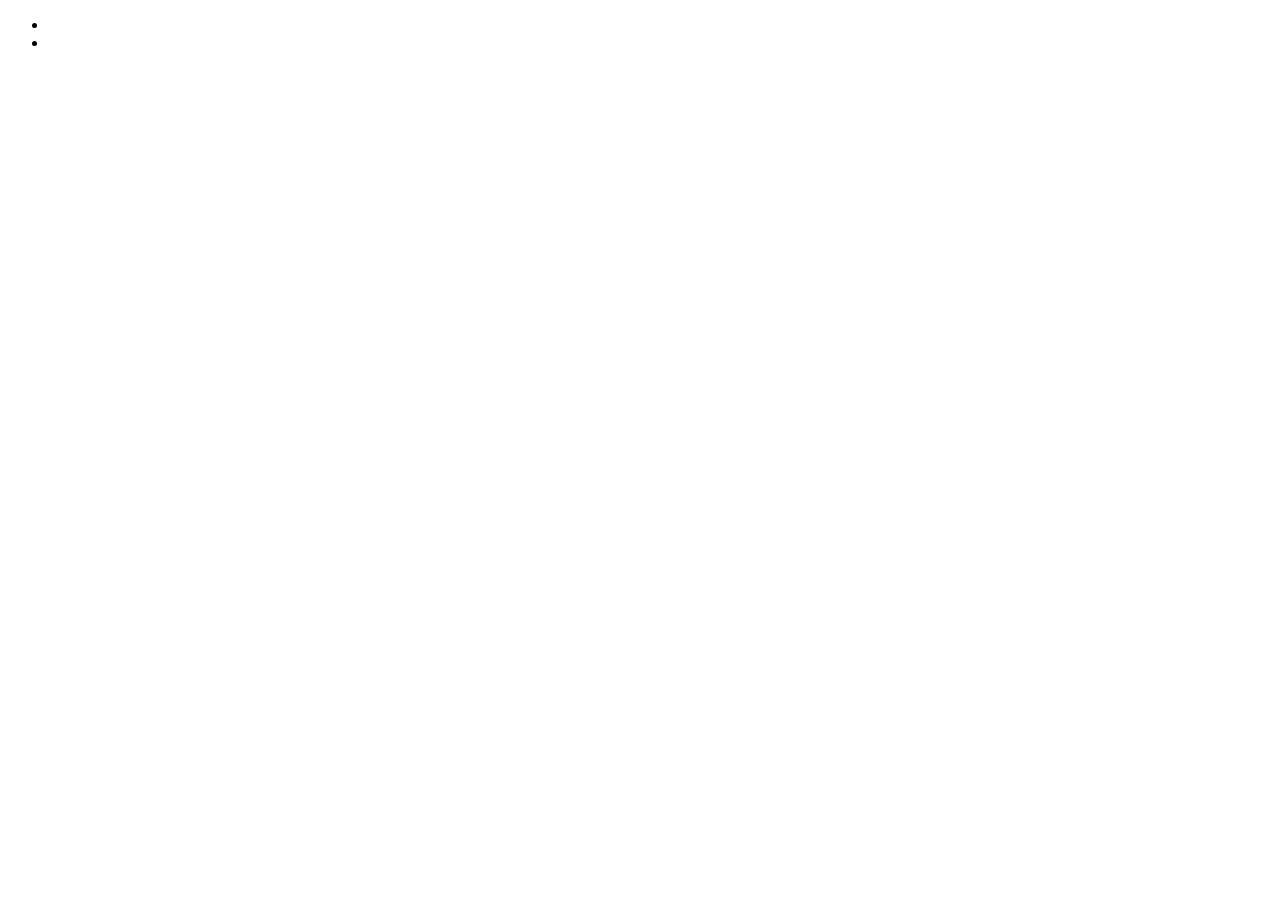
==== index.html @ 09887a64 "index head organization" ====
<!DOCTYPE html>
<html lang="en">
  <head>
    <!-- META -->
    <meta charset="UTF-8" />
    <meta http-equiv="X-UA-Compatible" content="IE=edge" />
    <meta name="viewport" content="width=device-width, initial-scale=1.0" />
    <title>Learning Journal</title>
    <!-- CSS -->
    <link rel="stylesheet" href="./styles.css" />
    <!-- FONT AWESOME -->
    <link
      rel="stylesheet"
      href="https://cdnjs.cloudflare.com/ajax/libs/font-awesome/6.4.0/css/all.min.css"
      integrity="sha512-iecdLmaskl7CVkqkXNQ/ZH/XLlvWZOJyj7Yy7tcenmpD1ypASozpmT/E0iPtmFIB46ZmdtAc9eNBvH0H/ZpiBw=="
      crossorigin="anonymous"
      referrerpolicy="no-referrer"
    />
    <!-- GOOGLE FONTS -->
    <link rel="preconnect" href="https://fonts.googleapis.com" />
    <link rel="preconnect" href="https://fonts.gstatic.com" crossorigin />
    <link
      href="https://fonts.googleapis.com/css2?family=Roboto:wght@700&family=Source+Sans+Pro:wght@400;600;700&display=swap"
      rel="stylesheet"
    />
  </head>
  <body>
    <header>
      <i></i>
      <p></p>
      <nav>
        <ul>
          <li></li>
          <li></li>
        </ul>
      </nav>
    </header>
    <main>
      <section class="featured-blog">
        <p class="date"></p>
        <h1 class="featured-blog-title"></h1>
        <p class="blog-summary"></p>
      </section>
      <section class="blogs">
        <div class="blog-tile">
          <img src="" alt="" class="blog-img" />
          <p class="date blog-date"></p>
          <h1 class="blog-title"></h1>
          <p class="blog-summary"></p>
        </div>
        <div class="blog-tile">
          <img src="" alt="" class="blog-img" />
          <p class="date blog-date"></p>
          <h1 class="blog-title"></h1>
          <p class="blog-summary"></p>
        </div>
        <div class="blog-tile">
          <img src="" alt="" class="blog-img" />
          <p class="date blog-date"></p>
          <h1 class="blog-title"></h1>
          <p class="blog-summary"></p>
        </div>
      </section>
    </main>
    <footer></footer>
    <script src="./script.js"></script>
  </body>
</html>
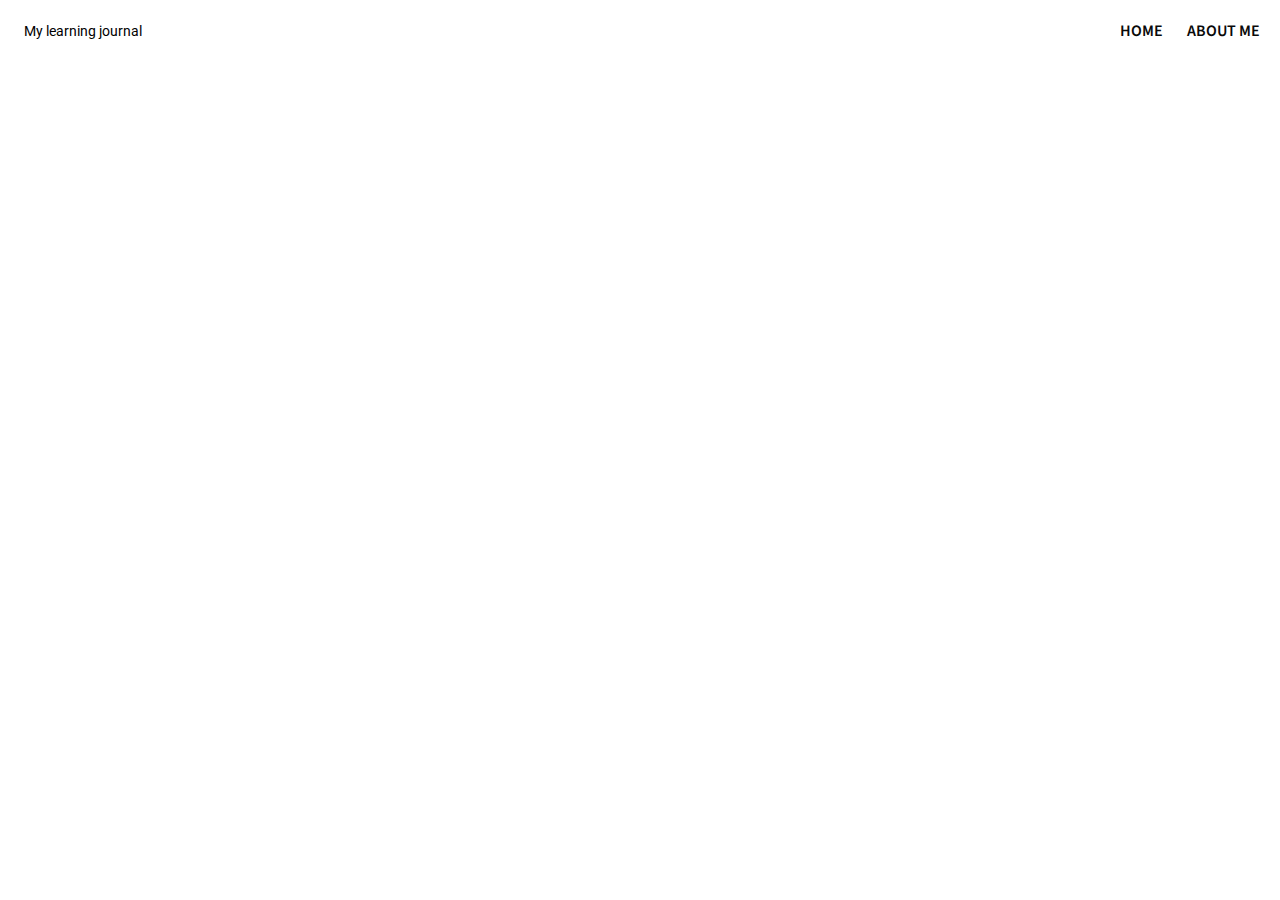
==== commit 3a2e63d0: "mobile header complete" ====
--- a/index.html
+++ b/index.html
@@ -26,12 +26,12 @@
   </head>
   <body>
     <header>
-      <i></i>
-      <p></p>
+      <i class="fa-solid fa-graduation-cap"></i>
+      <p>My learning journal</p>
       <nav>
         <ul>
-          <li></li>
-          <li></li>
+          <li><a href="#">Home</a></li>
+          <li><a href="#">About Me</a></li>
         </ul>
       </nav>
     </header>
--- a/styles.css
+++ b/styles.css
@@ -0,0 +1,44 @@
+*,
+*::before,
+*::after {
+  box-sizing: border-box;
+  margin: 0;
+  padding: 0;
+}
+
+body {
+  font-family: "Source Sans Pro", sans-serif;
+  font-weight: 400;
+  min-width: 360px;
+}
+
+header,
+nav ul {
+  display: flex;
+  align-items: center;
+  justify-content: space-between;
+}
+
+header p {
+  font-family: "Roboto", sans-serif;
+  font-size: 0.875rem;
+  margin-right: auto;
+  margin-left: 0.25rem;
+}
+
+header {
+  padding: 1.25em;
+}
+
+nav ul {
+  list-style: none;
+}
+
+nav ul li a {
+  text-decoration: none;
+  text-transform: uppercase;
+  color: #090909;
+  font-size: 1rem;
+  font-weight: 600;
+  margin-left: 1.5em;
+}
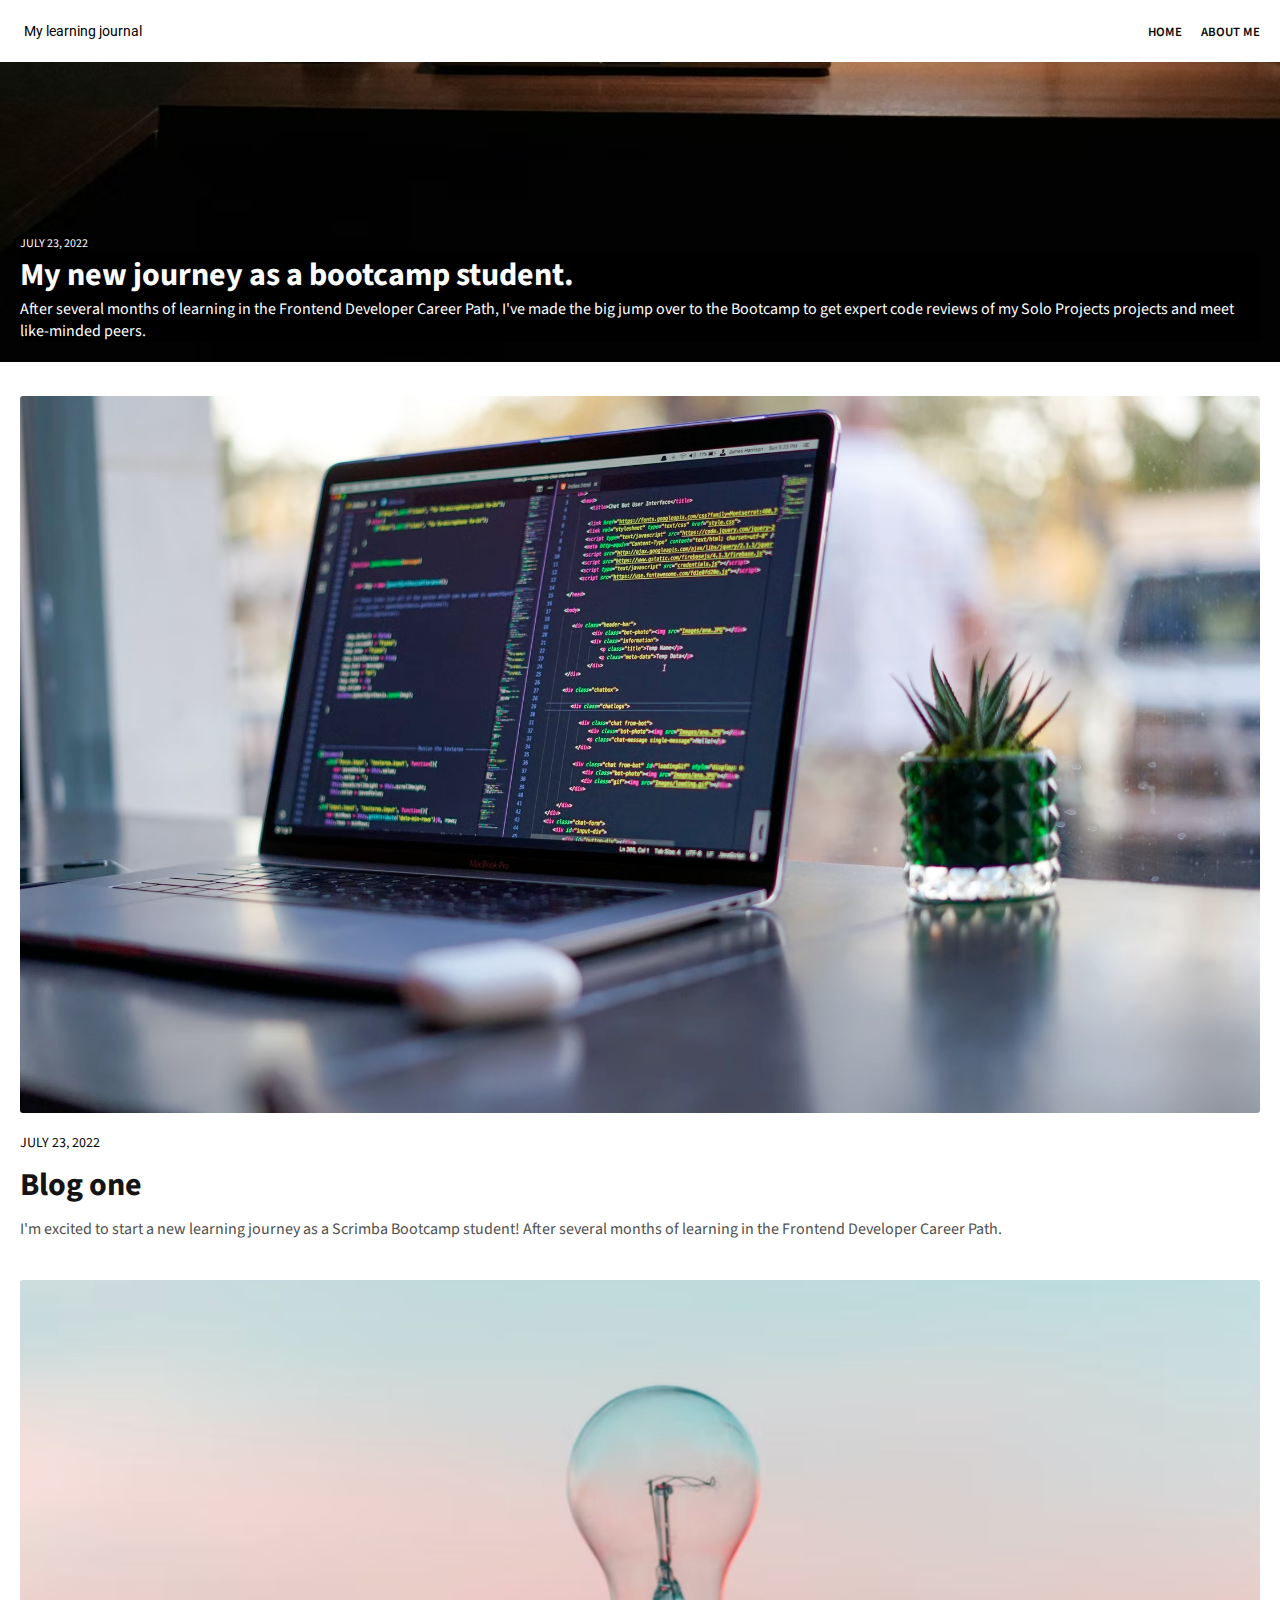
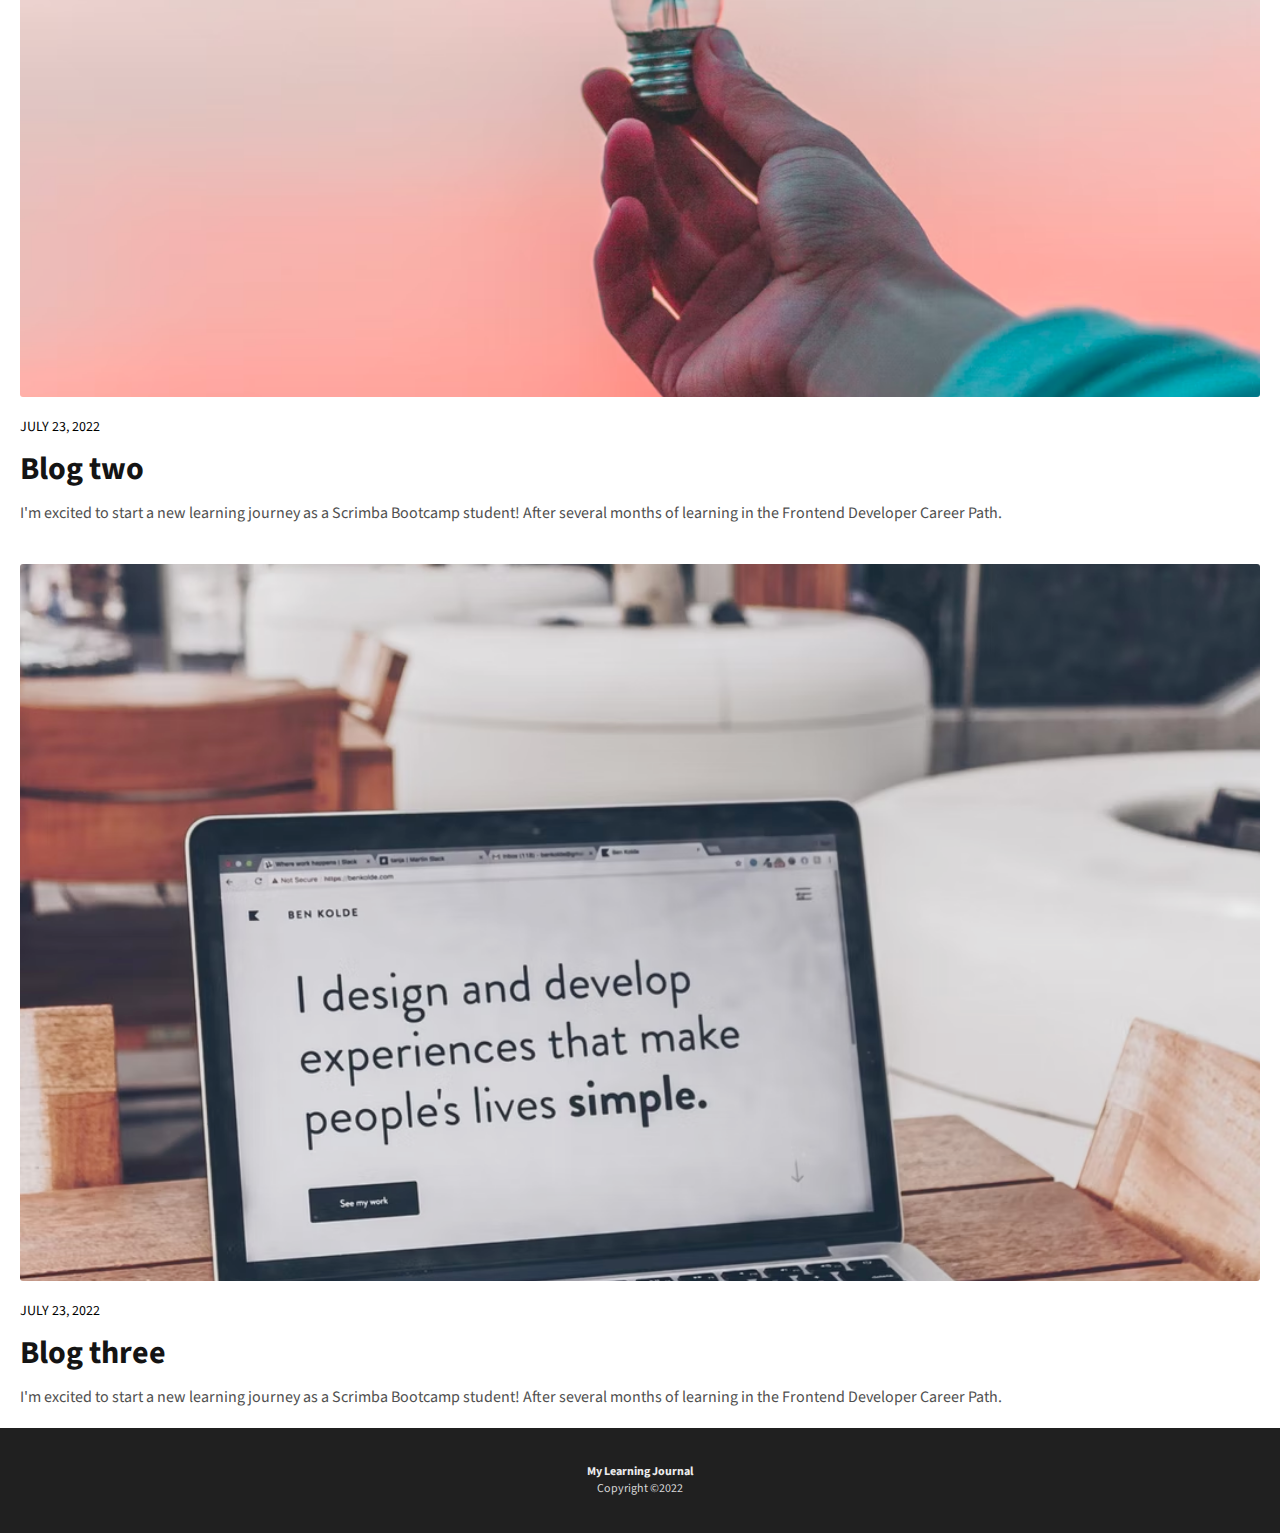
==== commit 5ed5190c: "main page static" ====
--- a/index.html
+++ b/index.html
@@ -35,34 +35,53 @@
         </ul>
       </nav>
     </header>
-    <main>
-      <section class="featured-blog">
-        <p class="date"></p>
-        <h1 class="featured-blog-title"></h1>
-        <p class="blog-summary"></p>
-      </section>
-      <section class="blogs">
-        <div class="blog-tile">
-          <img src="" alt="" class="blog-img" />
-          <p class="date blog-date"></p>
-          <h1 class="blog-title"></h1>
-          <p class="blog-summary"></p>
-        </div>
-        <div class="blog-tile">
-          <img src="" alt="" class="blog-img" />
-          <p class="date blog-date"></p>
-          <h1 class="blog-title"></h1>
-          <p class="blog-summary"></p>
-        </div>
-        <div class="blog-tile">
-          <img src="" alt="" class="blog-img" />
-          <p class="date blog-date"></p>
-          <h1 class="blog-title"></h1>
-          <p class="blog-summary"></p>
-        </div>
-      </section>
-    </main>
-    <footer></footer>
+
+    <section class="featured-blog">
+      <p class="date featured-date">July 23, 2022</p>
+      <h1 class="featured-blog-title">My new journey as a bootcamp student.</h1>
+      <p class="featured-blog-summary">
+        After several months of learning in the Frontend Developer Career Path,
+        I've made the big jump over to the Bootcamp to get expert code reviews
+        of my Solo Projects projects and meet like-minded peers.
+      </p>
+    </section>
+    <section class="blogs">
+      <div class="blog-tile">
+        <img src="./images/blog1.png" alt="" class="blog-img" />
+        <p class="date blog-date">July 23, 2022</p>
+        <h1 class="blog-title">Blog one</h1>
+        <p class="blog-summary">
+          I'm excited to start a new learning journey as a Scrimba Bootcamp
+          student! After several months of learning in the Frontend Developer
+          Career Path.
+        </p>
+      </div>
+      <div class="blog-tile">
+        <img src="./images/blog2.png" alt="" class="blog-img" />
+        <p class="date blog-date">July 23, 2022</p>
+        <h1 class="blog-title">Blog two</h1>
+        <p class="blog-summary">
+          I'm excited to start a new learning journey as a Scrimba Bootcamp
+          student! After several months of learning in the Frontend Developer
+          Career Path.
+        </p>
+      </div>
+      <div class="blog-tile">
+        <img src="./images/blog3.png" alt="" class="blog-img" />
+        <p class="date blog-date">July 23, 2022</p>
+        <h1 class="blog-title">Blog three</h1>
+        <p class="blog-summary">
+          I'm excited to start a new learning journey as a Scrimba Bootcamp
+          student! After several months of learning in the Frontend Developer
+          Career Path.
+        </p>
+      </div>
+    </section>
+
+    <footer>
+      <p class="footer-name">My learning journal</p>
+      <p class="footer-copyright">Copyright ©2022</p>
+    </footer>
     <script src="./script.js"></script>
   </body>
 </html>
--- a/styles.css
+++ b/styles.css
@@ -10,7 +10,16 @@
   font-family: "Source Sans Pro", sans-serif;
   font-weight: 400;
   min-width: 360px;
+  display: grid;
+  grid-template-areas:
+    "header"
+    "hero"
+    "blogs"
+    "footer";
+  grid-template-rows: auto auto auto 105px;
 }
+
+/* header */
 
 header,
 nav ul {
@@ -27,6 +36,7 @@
 }
 
 header {
+  grid-area: header;
   padding: 1.25em;
 }
 
@@ -38,7 +48,99 @@
   text-decoration: none;
   text-transform: uppercase;
   color: #090909;
-  font-size: 1rem;
+  font-size: 0.8rem;
   font-weight: 600;
   margin-left: 1.5em;
 }
+
+/* hero */
+.featured-blog {
+  grid-area: hero;
+  background: #2e2215 url(./images/hero-img.png);
+  background-size: cover;
+  background-repeat: no-repeat;
+  background-position-y: bottom;
+  padding: 1.25em;
+  display: flex;
+  flex-direction: column;
+  justify-content: flex-end;
+  color: #ffffff;
+  text-shadow: 0 0 2px black;
+  min-height: 300px;
+  margin-bottom: 0.875em;
+}
+
+.featured-date,
+.featured-blog-title,
+.featured-blog-summary {
+  background: rgba(0, 0, 0, 0.7);
+}
+
+.featured-blog-title,
+.featured-blog-summary {
+  padding-right: 1em;
+}
+
+.featured-blog-title {
+  font-size: 2rem;
+  border-radius: 0 10px 0 0;
+}
+
+.date {
+  font-size: 0.75rem;
+  margin-right: auto;
+  text-transform: uppercase;
+}
+
+/* blog */
+
+.blogs {
+  grid-area: blogs;
+}
+
+.blog-tile {
+  padding: 1.25em;
+}
+
+.blog-img {
+  width: 100%;
+  height: 56vw;
+  border-radius: 3px;
+  margin: 0 auto 0.875em;
+  object-fit: cover;
+}
+
+.blog-date {
+  font-size: 0.875rem;
+}
+
+.blog-title {
+  color: #141414;
+  margin: 0.3em 0;
+}
+
+.blog-summary {
+  color: #505050;
+}
+
+/* footer */
+
+footer {
+  grid-area: footer;
+  display: flex;
+  flex-direction: column;
+  align-items: center;
+  justify-content: center;
+  text-transform: capitalize;
+  background: #202020;
+  font-size: 0.75rem;
+}
+
+.footer-name {
+  color: #ececec;
+  font-weight: 700;
+}
+
+.footer-copyright {
+  color: #d7d7d7;
+}
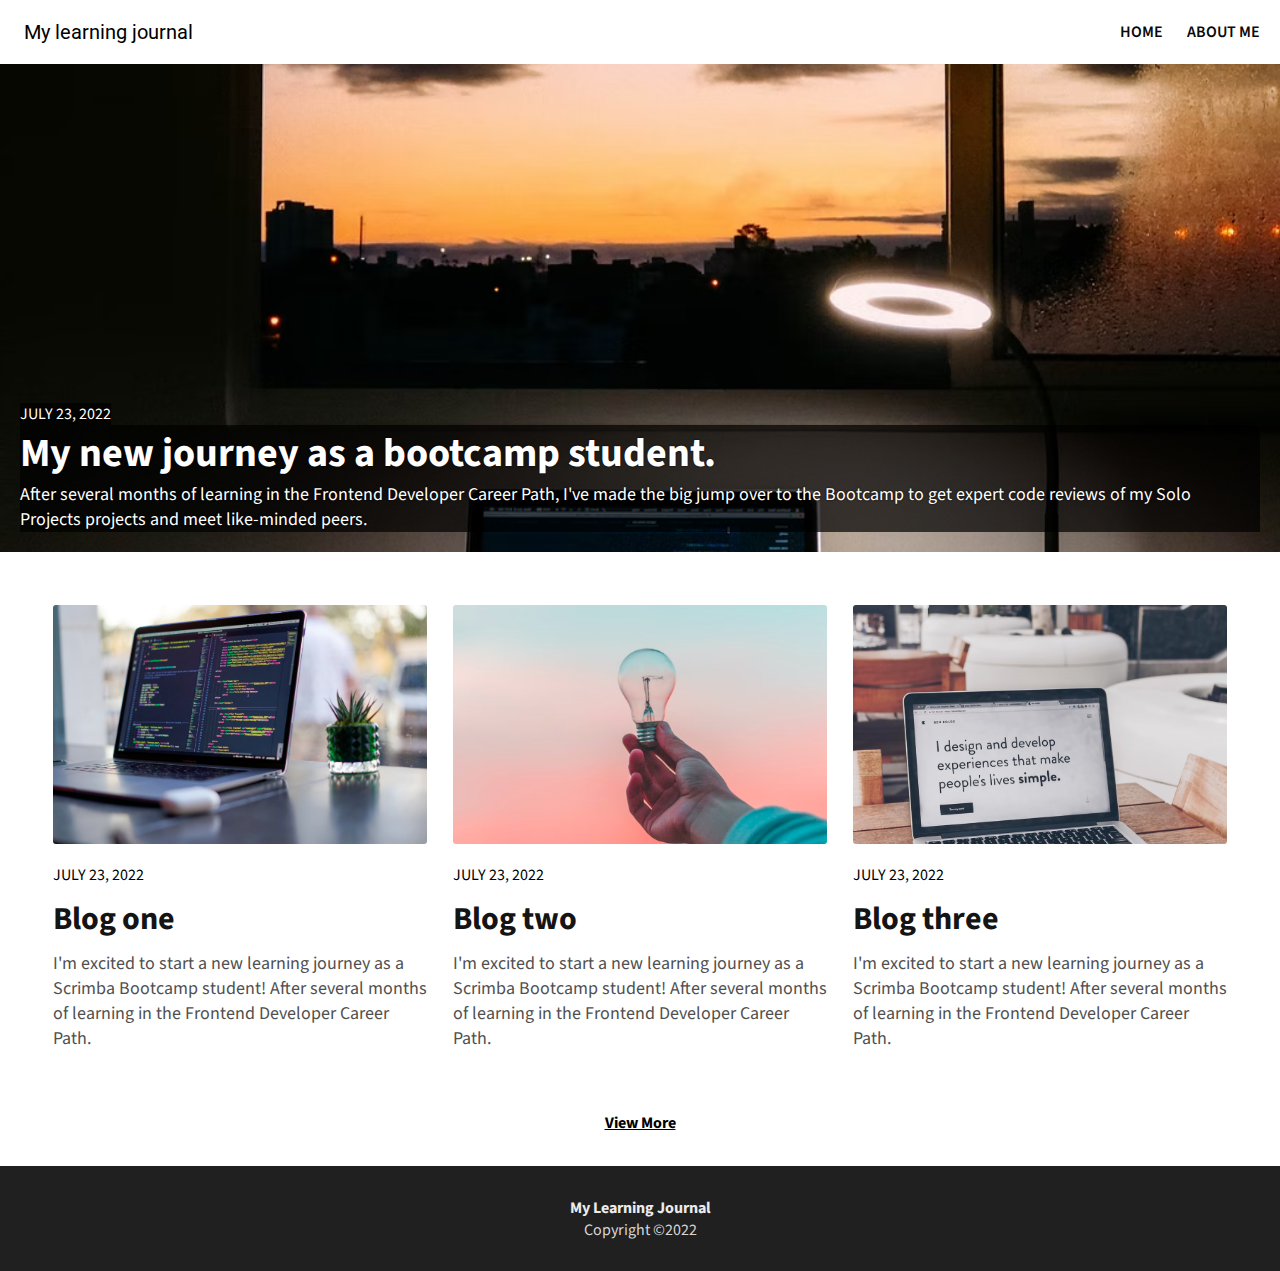
==== commit 9205f5fc: "in work" ====
--- a/index.html
+++ b/index.html
@@ -76,8 +76,40 @@
           Career Path.
         </p>
       </div>
+      <div class="blog-tile additional-media">
+        <img src="./images/blog4.png" alt="" class="blog-img" />
+        <p class="date blog-date">July 23, 2022</p>
+        <h1 class="blog-title">Blog four</h1>
+        <p class="blog-summary">
+          I'm excited to start a new learning journey as a Scrimba Bootcamp
+          student! After several months of learning in the Frontend Developer
+          Career Path.
+        </p>
+      </div>
+      <div class="blog-tile additional-media">
+        <img src="./images/blog5.png" alt="" class="blog-img" />
+        <p class="date blog-date">July 23, 2022</p>
+        <h1 class="blog-title">Blog five</h1>
+        <p class="blog-summary">
+          I'm excited to start a new learning journey as a Scrimba Bootcamp
+          student! After several months of learning in the Frontend Developer
+          Career Path.
+        </p>
+      </div>
+      <div class="blog-tile additional-media">
+        <img src="./images/blog6.png" alt="" class="blog-img" />
+        <p class="date blog-date">July 23, 2022</p>
+        <h1 class="blog-title">Blog six</h1>
+        <p class="blog-summary">
+          I'm excited to start a new learning journey as a Scrimba Bootcamp
+          student! After several months of learning in the Frontend Developer
+          Career Path.
+        </p>
+      </div>
     </section>
-
+    <div class="additional-btn">
+      <button id="additional-btn">View More</button>
+    </div>
     <footer>
       <p class="footer-name">My learning journal</p>
       <p class="footer-copyright">Copyright ©2022</p>
--- a/styles.css
+++ b/styles.css
@@ -15,8 +15,9 @@
     "header"
     "hero"
     "blogs"
+    "additional-btn"
     "footer";
-  grid-template-rows: auto auto auto 105px;
+  grid-template-rows: auto auto auto auto 105px;
 }
 
 /* header */
@@ -86,9 +87,12 @@
   border-radius: 0 10px 0 0;
 }
 
-.date {
+.featured-date {
   font-size: 0.75rem;
   margin-right: auto;
+}
+
+.date {
   text-transform: uppercase;
 }
 
@@ -123,6 +127,29 @@
   color: #505050;
 }
 
+/* additional content button */
+.additional-btn {
+  grid-area: additional-btn;
+  display: flex;
+  justify-content: center;
+  align-items: center;
+  padding: 0.5em 0 2em;
+}
+.additional-btn button {
+  border: none;
+  font-family: inherit;
+  background: none;
+  font-weight: 700;
+  text-decoration: underline;
+  font-size: 1rem;
+}
+.additional-btn button:hover {
+  cursor: pointer;
+}
+.additional-btn button:hover,
+.additional-btn button:focus {
+  text-decoration: none;
+}
 /* footer */
 
 footer {
@@ -144,3 +171,87 @@
 .footer-copyright {
   color: #d7d7d7;
 }
+
+/* utility */
+.additional-media {
+  display: none;
+}
+
+.additional-choice {
+  display: none;
+}
+
+@media (min-width: 768px) {
+  header p {
+    font-size: 1.25rem;
+  }
+  nav ul li a {
+    font-size: 1rem;
+  }
+  .featured-date,
+  .blog-date {
+    font-size: 1rem;
+  }
+  .featured-blog-title {
+    font-size: 2.5rem;
+  }
+  .featured-blog-summary,
+  .blog-summary {
+    font-size: 1.125rem;
+  }
+
+  .blog-title {
+    font-size: 2rem;
+  }
+  footer {
+    font-size: 1rem;
+  }
+  .featured-blog {
+    background-position-y: -720px;
+  }
+}
+
+@media (min-width: 1024px) {
+  header p {
+    font-size: 1.25rem;
+  }
+  nav ul li a {
+    font-size: 1rem;
+  }
+  .featured-date,
+  .blog-date {
+    font-size: 1rem;
+  }
+  .featured-blog-title {
+    font-size: 2.5rem;
+  }
+  .featured-blog-summary,
+  .blog-summary {
+    font-size: 1.125rem;
+  }
+
+  .blog-title {
+    font-size: 2rem;
+  }
+  footer {
+    font-size: 1rem;
+  }
+
+  .featured-blog {
+    min-height: 488px;
+    background-position-y: -720px;
+    margin-bottom: 0;
+  }
+  .blogs {
+    display: grid;
+    grid-template: auto / 1fr 1fr 1fr;
+    gap: 1.625em;
+    padding: 3.3125em;
+  }
+  .blog-img {
+    height: calc(56vw / 3);
+  }
+  .blog-tile {
+    padding: 0;
+  }
+}
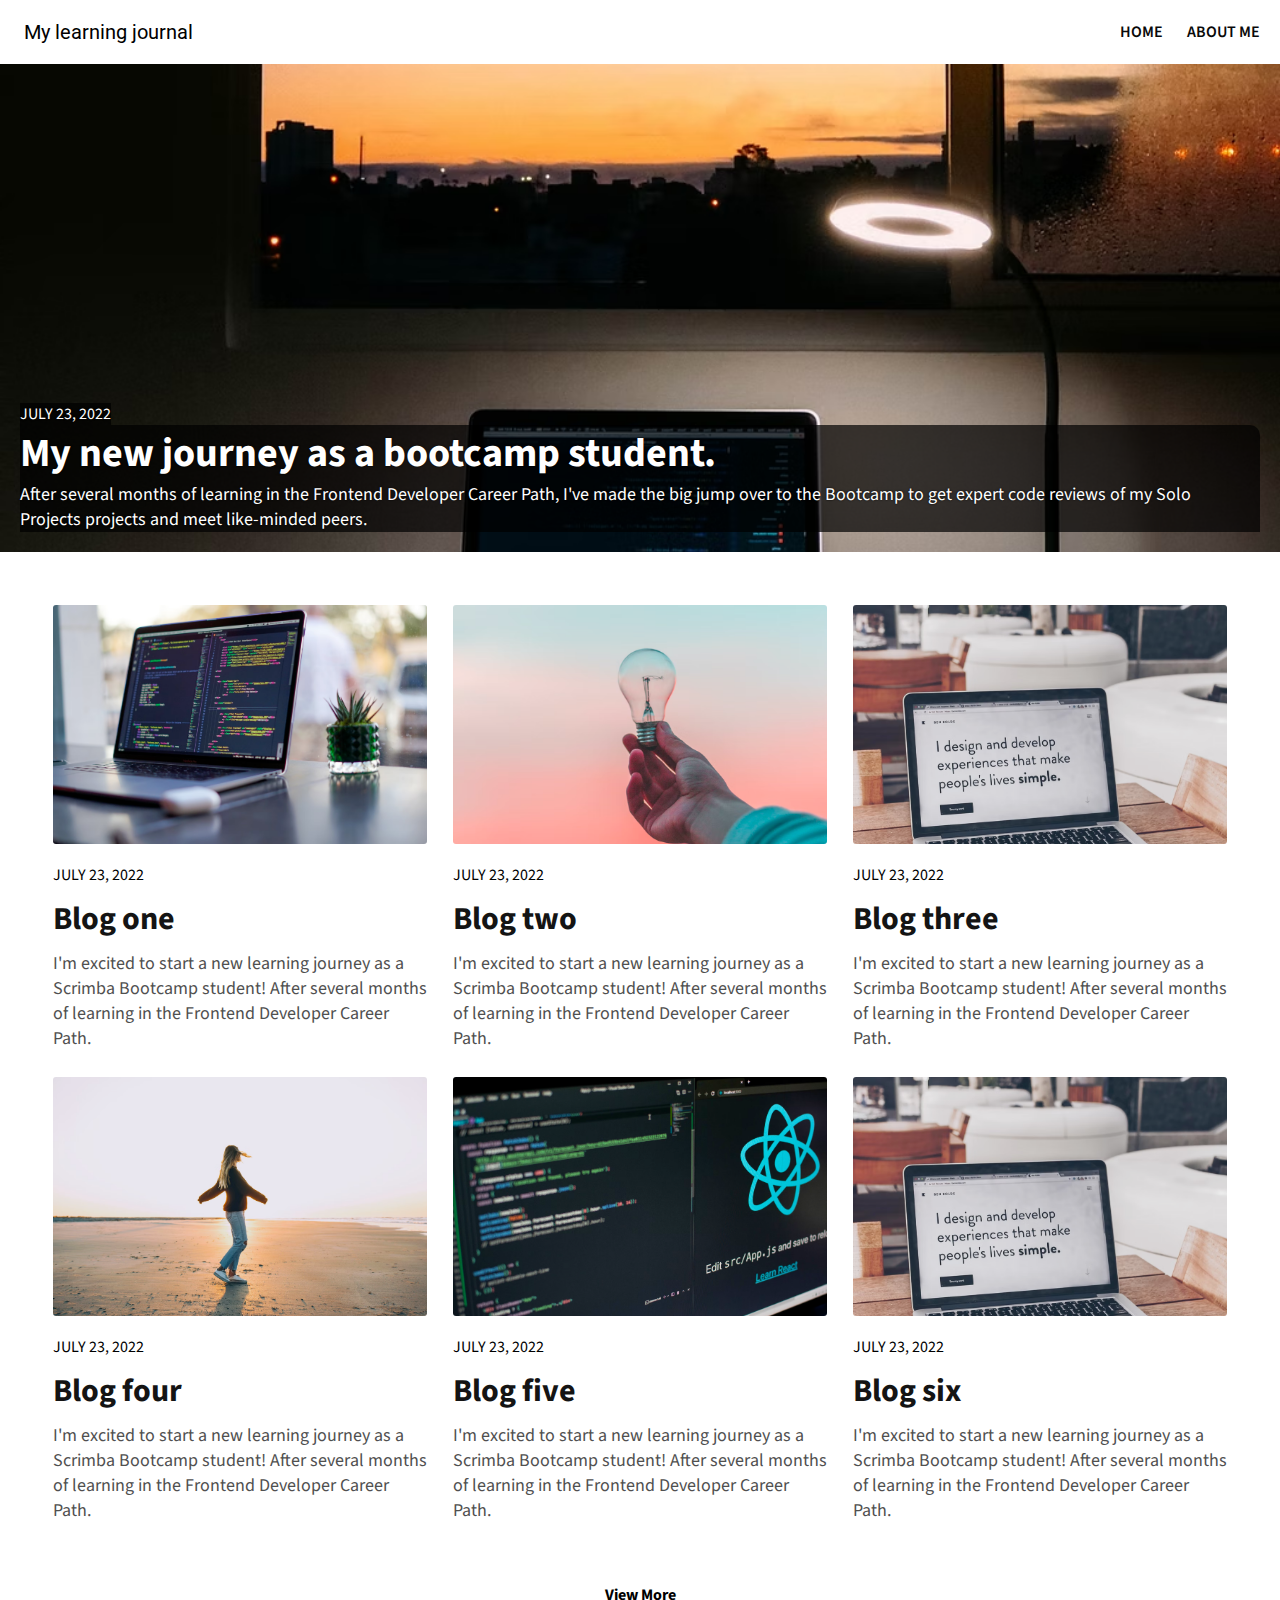
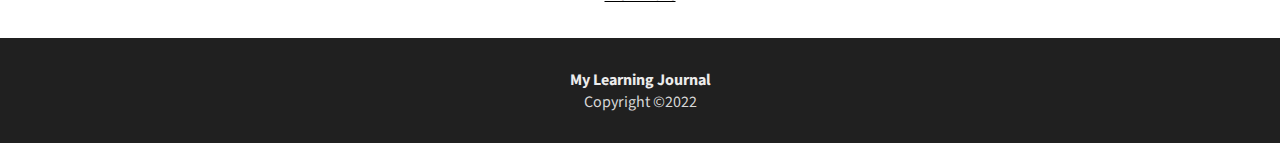
==== commit 60ceac09: "main page complete" ====
--- a/index.html
+++ b/index.html
@@ -76,7 +76,7 @@
           Career Path.
         </p>
       </div>
-      <div class="blog-tile additional-media">
+      <div class="blog-tile default-additional-media">
         <img src="./images/blog4.png" alt="" class="blog-img" />
         <p class="date blog-date">July 23, 2022</p>
         <h1 class="blog-title">Blog four</h1>
@@ -86,7 +86,7 @@
           Career Path.
         </p>
       </div>
-      <div class="blog-tile additional-media">
+      <div class="blog-tile default-additional-media">
         <img src="./images/blog5.png" alt="" class="blog-img" />
         <p class="date blog-date">July 23, 2022</p>
         <h1 class="blog-title">Blog five</h1>
@@ -96,10 +96,40 @@
           Career Path.
         </p>
       </div>
-      <div class="blog-tile additional-media">
+      <div class="blog-tile default-additional-media">
         <img src="./images/blog6.png" alt="" class="blog-img" />
         <p class="date blog-date">July 23, 2022</p>
         <h1 class="blog-title">Blog six</h1>
+        <p class="blog-summary">
+          I'm excited to start a new learning journey as a Scrimba Bootcamp
+          student! After several months of learning in the Frontend Developer
+          Career Path.
+        </p>
+      </div>
+      <div class="blog-tile choice-additional-media">
+        <img src="./images/blog4.png" alt="" class="blog-img" />
+        <p class="date blog-date">July 23, 2022</p>
+        <h1 class="blog-title">Blog seven</h1>
+        <p class="blog-summary">
+          I'm excited to start a new learning journey as a Scrimba Bootcamp
+          student! After several months of learning in the Frontend Developer
+          Career Path.
+        </p>
+      </div>
+      <div class="blog-tile choice-additional-media">
+        <img src="./images/blog5.png" alt="" class="blog-img" />
+        <p class="date blog-date">July 23, 2022</p>
+        <h1 class="blog-title">Blog eight</h1>
+        <p class="blog-summary">
+          I'm excited to start a new learning journey as a Scrimba Bootcamp
+          student! After several months of learning in the Frontend Developer
+          Career Path.
+        </p>
+      </div>
+      <div class="blog-tile choice-additional-media">
+        <img src="./images/blog6.png" alt="" class="blog-img" />
+        <p class="date blog-date">July 23, 2022</p>
+        <h1 class="blog-title">Blog nine</h1>
         <p class="blog-summary">
           I'm excited to start a new learning journey as a Scrimba Bootcamp
           student! After several months of learning in the Frontend Developer
--- a/styles.css
+++ b/styles.css
@@ -6,10 +6,16 @@
   padding: 0;
 }
 
+html {
+  background-color: #505050;
+}
+
 body {
   font-family: "Source Sans Pro", sans-serif;
   font-weight: 400;
   min-width: 360px;
+  max-width: 1300px;
+  margin: 0 auto;
   display: grid;
   grid-template-areas:
     "header"
@@ -18,6 +24,7 @@
     "additional-btn"
     "footer";
   grid-template-rows: auto auto auto auto 105px;
+  background-color: #ffffff;
 }
 
 /* header */
@@ -173,11 +180,11 @@
 }
 
 /* utility */
-.additional-media {
+.default-additional-media {
   display: none;
 }
 
-.additional-choice {
+.choice-additional-media {
   display: none;
 }
 
@@ -239,7 +246,7 @@
 
   .featured-blog {
     min-height: 488px;
-    background-position-y: -720px;
+    background-position-y: -800px;
     margin-bottom: 0;
   }
   .blogs {
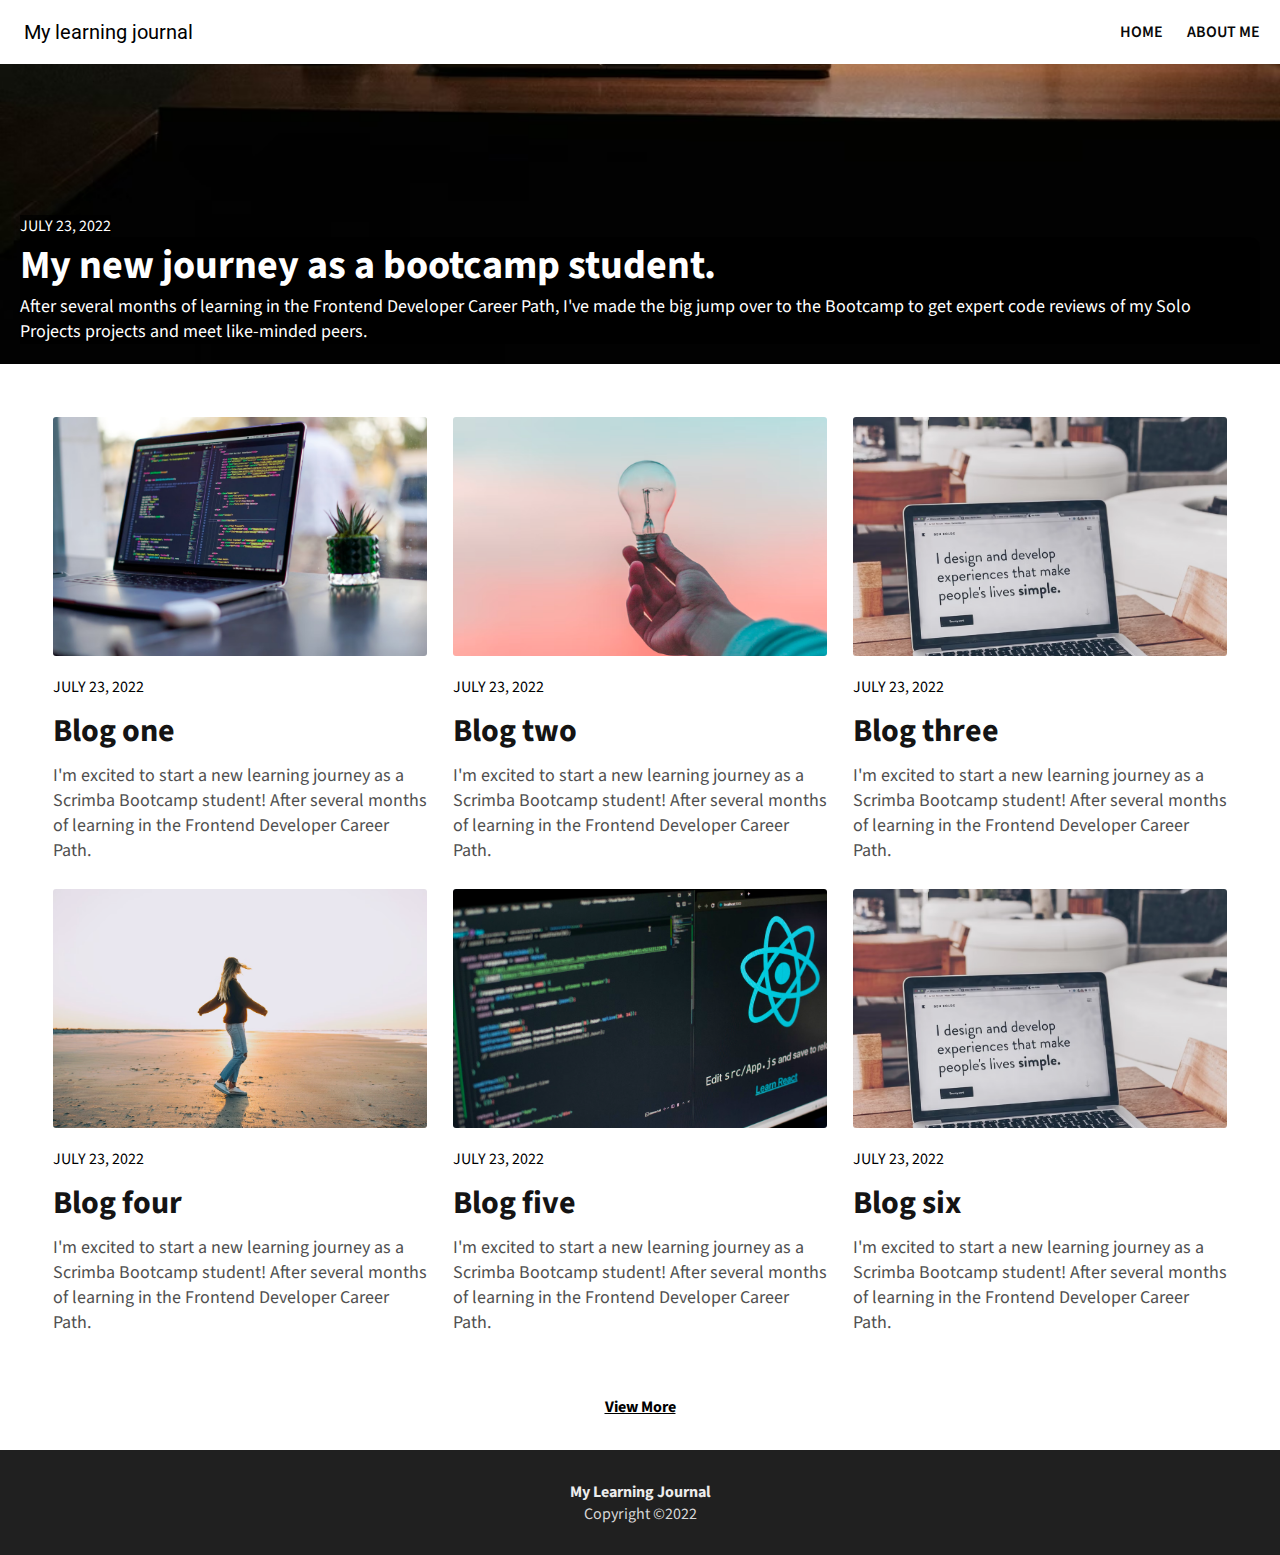
==== commit 62c2fd08: "featured page complete" ====
--- a/index.html
+++ b/index.html
@@ -7,7 +7,8 @@
     <meta name="viewport" content="width=device-width, initial-scale=1.0" />
     <title>Learning Journal</title>
     <!-- CSS -->
-    <link rel="stylesheet" href="./styles.css" />
+    <link rel="stylesheet" href="./general-styles.css" />
+    <link rel="stylesheet" href="./index-styles.css" />
     <!-- FONT AWESOME -->
     <link
       rel="stylesheet"
@@ -38,7 +39,11 @@
 
     <section class="featured-blog">
       <p class="date featured-date">July 23, 2022</p>
-      <h1 class="featured-blog-title">My new journey as a bootcamp student.</h1>
+      <h1 class="featured-blog-title">
+        <a class="featured-link" href="./featured.html"
+          >My new journey as a bootcamp student.</a
+        >
+      </h1>
       <p class="featured-blog-summary">
         After several months of learning in the Frontend Developer Career Path,
         I've made the big jump over to the Bootcamp to get expert code reviews
--- a/general-styles.css
+++ b/general-styles.css
@@ -0,0 +1,201 @@
+*,
+*::before,
+*::after {
+  box-sizing: border-box;
+  margin: 0;
+  padding: 0;
+}
+
+html {
+  background-color: #505050;
+}
+
+body {
+  font-family: "Source Sans Pro", sans-serif;
+  font-weight: 400;
+  min-width: 360px;
+  max-width: 1300px;
+  margin: 0 auto;
+  background-color: #ffffff;
+}
+
+/* header */
+header,
+nav ul {
+  display: flex;
+  align-items: center;
+  justify-content: space-between;
+}
+
+header p {
+  font-family: "Roboto", sans-serif;
+  font-size: 0.875rem;
+  margin-right: auto;
+  margin-left: 0.25rem;
+}
+
+header {
+  padding: 1.25em;
+}
+
+nav ul {
+  list-style: none;
+}
+
+nav ul li a {
+  text-decoration: none;
+  text-transform: uppercase;
+  color: #090909;
+  font-size: 0.8rem;
+  font-weight: 600;
+  margin-left: 1.5em;
+}
+
+/* hero */
+.featured-blog {
+  padding: 1.25em;
+  display: flex;
+  flex-direction: column;
+  margin-bottom: 0.875em;
+}
+
+.featured-blog-title,
+.featured-blog-summary {
+  padding-right: 1em;
+}
+
+.featured-blog-title {
+  font-size: 2rem;
+}
+
+.featured-date {
+  font-size: 0.75rem;
+  margin-right: auto;
+}
+
+.date {
+  text-transform: uppercase;
+}
+
+/* blog */
+
+.blog-tile {
+  padding: 1.25em;
+}
+
+.blog-img {
+  width: 100%;
+  height: 56vw;
+  border-radius: 3px;
+  margin: 0 auto 0.875em;
+  object-fit: cover;
+}
+
+.blog-date {
+  font-size: 0.875rem;
+}
+
+.blog-title {
+  color: #141414;
+  margin: 0.3em 0;
+}
+
+.blog-summary {
+  color: #505050;
+}
+
+/* footer */
+
+footer {
+  display: flex;
+  flex-direction: column;
+  align-items: center;
+  justify-content: center;
+  text-transform: capitalize;
+  background: #202020;
+  font-size: 0.75rem;
+}
+
+.footer-name {
+  color: #ececec;
+  font-weight: 700;
+}
+
+.footer-copyright {
+  color: #d7d7d7;
+}
+
+@media (min-width: 768px) {
+  header p {
+    font-size: 1.25rem;
+  }
+  nav ul li a {
+    font-size: 1rem;
+  }
+  .featured-date,
+  .blog-date {
+    font-size: 1rem;
+  }
+  .featured-blog-title {
+    font-size: 2.5rem;
+  }
+  .featured-blog-summary,
+  .blog-summary {
+    font-size: 1.125rem;
+  }
+
+  .blog-title {
+    font-size: 2rem;
+  }
+  footer {
+    font-size: 1rem;
+  }
+  .featured-blog {
+    background-position-y: -720px;
+  }
+}
+
+@media (min-width: 1024px) {
+  header p {
+    font-size: 1.25rem;
+  }
+  nav ul li a {
+    font-size: 1rem;
+  }
+  .featured-date,
+  .blog-date {
+    font-size: 1rem;
+  }
+  .featured-blog-title {
+    font-size: 2.5rem;
+  }
+  .featured-blog-summary,
+  .blog-summary {
+    font-size: 1.125rem;
+  }
+
+  .blog-title {
+    font-size: 2rem;
+  }
+  footer {
+    font-size: 1rem;
+  }
+
+  .featured-blog {
+    min-height: 488px;
+    background-position-y: -800px;
+    margin-bottom: 0;
+  }
+  .blogs {
+    display: grid;
+    grid-template: auto / 1fr 1fr 1fr;
+    gap: 1.625em;
+    padding: 3.3125em;
+  }
+  .blog-img {
+    height: calc(56vw / 3);
+  }
+  .blog-tile {
+    padding: 0;
+  }
+}
--- a/index-styles.css
+++ b/index-styles.css
@@ -0,0 +1,92 @@
+/*specific to index*/
+body {
+  display: grid;
+  grid-template-areas:
+    "header"
+    "hero"
+    "blogs"
+    "additional-btn"
+    "footer";
+  grid-template-rows: auto auto auto auto 105px;
+}
+header {
+  grid-area: header;
+}
+.featured-blog {
+  grid-area: hero;
+}
+.blogs {
+  grid-area: blogs;
+}
+.additional-btn {
+  grid-area: additional-btn;
+}
+footer {
+  grid-area: footer;
+}
+
+/* specific to index*/
+.featured-blog {
+  background: #2e2215 url(./images/hero-img.png);
+  background-size: cover;
+  background-repeat: no-repeat;
+  background-position-y: bottom;
+  justify-content: flex-end;
+  color: #ffffff;
+  text-shadow: 0 0 2px black;
+  min-height: 300px;
+}
+
+/*specific to index*/
+.featured-date,
+.featured-blog-title,
+.featured-blog-summary {
+  background: rgba(0, 0, 0, 0.7);
+}
+
+/*specific to index*/
+.featured-blog-title {
+  border-radius: 0 10px 0 0;
+}
+
+.featured-link {
+  text-decoration: none;
+  color: inherit;
+}
+
+/* specific to index*/
+/* additional content button */
+.additional-btn {
+  display: flex;
+  justify-content: center;
+  align-items: center;
+  padding: 0.5em 0 2em;
+}
+/* specific to index*/
+.additional-btn button {
+  border: none;
+  font-family: inherit;
+  background: none;
+  font-weight: 700;
+  text-decoration: underline;
+  font-size: 1rem;
+}
+/* specific to index*/
+.additional-btn button:hover {
+  cursor: pointer;
+}
+/* specific to index*/
+.additional-btn button:hover,
+.additional-btn button:focus {
+  text-decoration: none;
+}
+
+/* utility */
+/* specific to index*/
+.default-additional-media {
+  display: none;
+}
+/* specific to index*/
+.choice-additional-media {
+  display: none;
+}
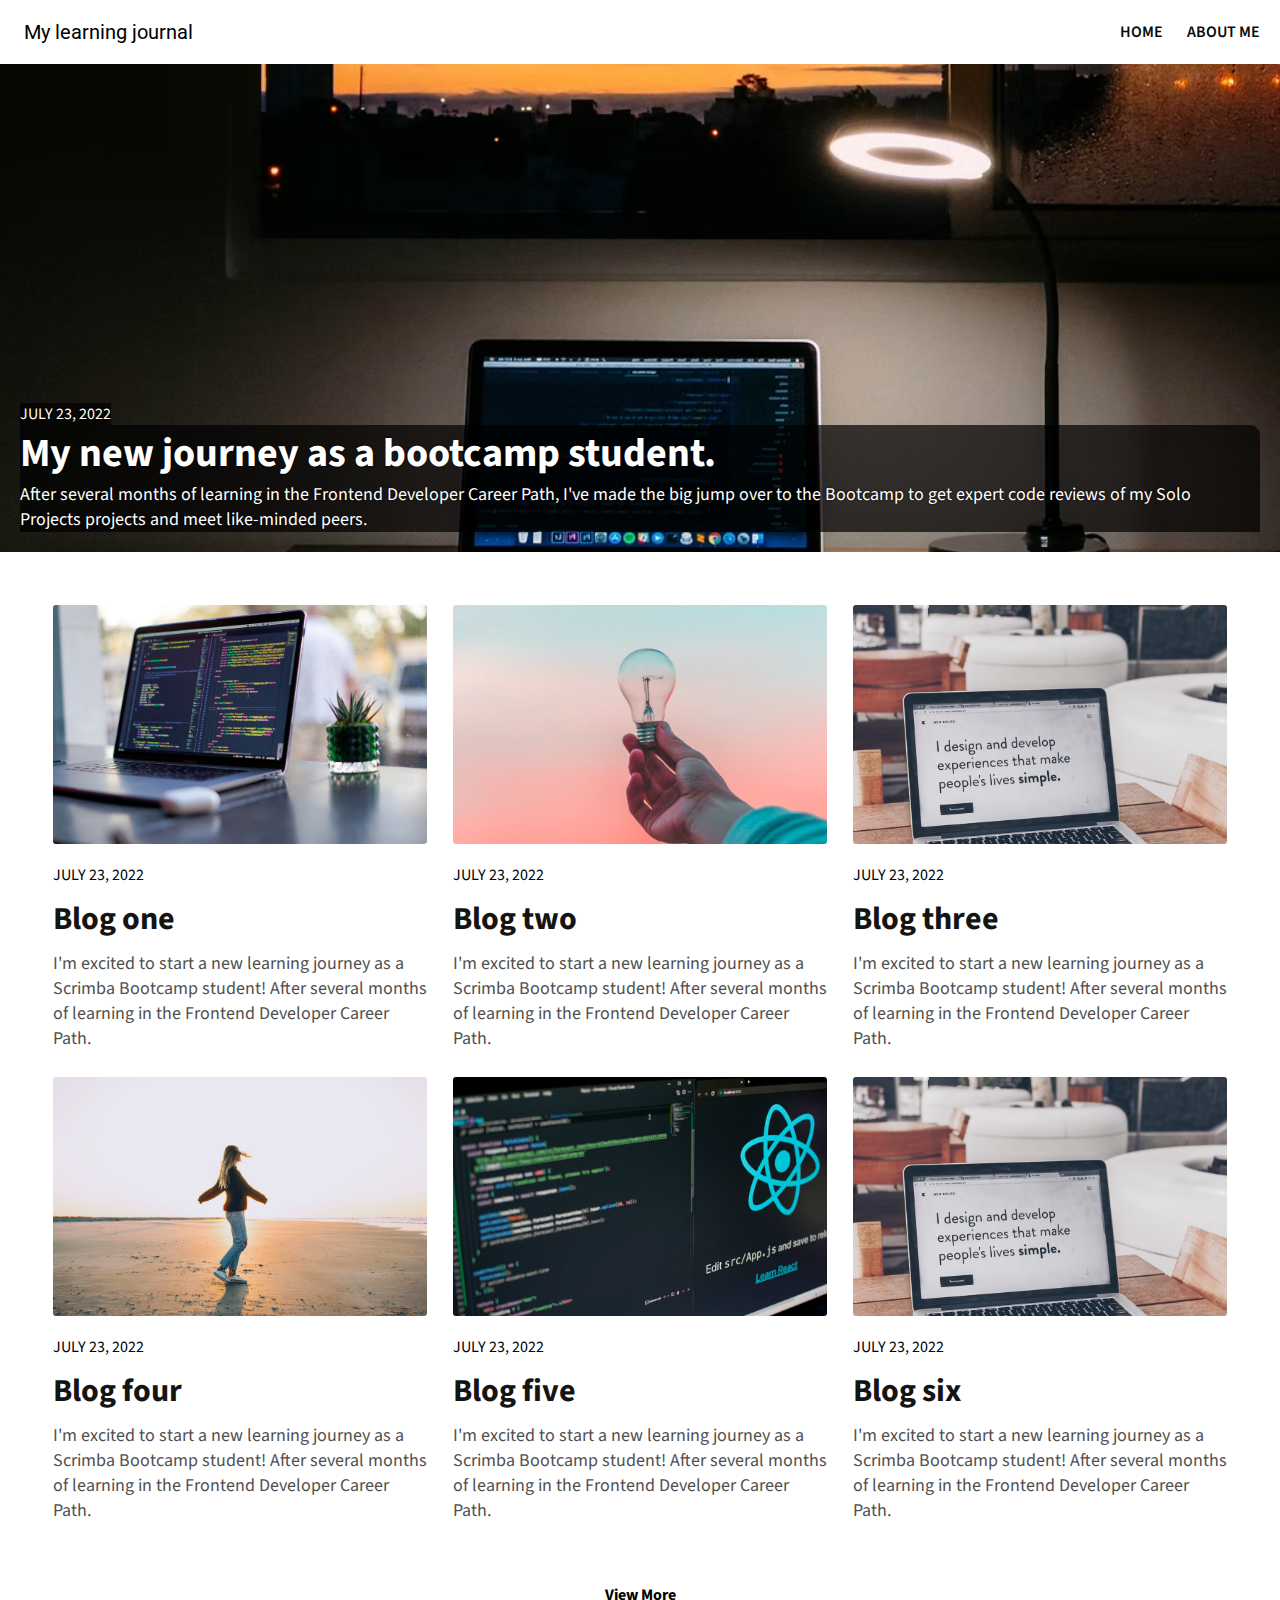
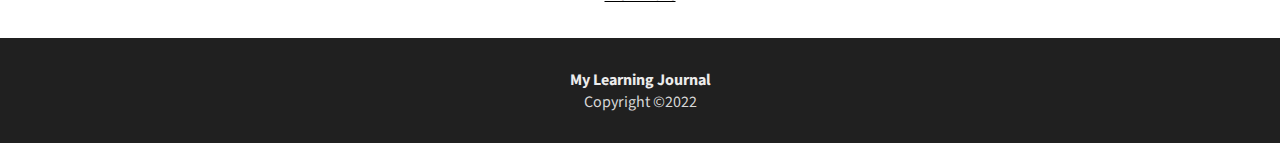
==== commit 70797a87: "first full working version" ====
--- a/index.html
+++ b/index.html
@@ -32,7 +32,7 @@
       <nav>
         <ul>
           <li><a href="#">Home</a></li>
-          <li><a href="#">About Me</a></li>
+          <li><a href="./about.html">About Me</a></li>
         </ul>
       </nav>
     </header>
@@ -112,7 +112,7 @@
         </p>
       </div>
       <div class="blog-tile choice-additional-media">
-        <img src="./images/blog4.png" alt="" class="blog-img" />
+        <img src="./images/blog7.png" alt="" class="blog-img" />
         <p class="date blog-date">July 23, 2022</p>
         <h1 class="blog-title">Blog seven</h1>
         <p class="blog-summary">
@@ -122,7 +122,7 @@
         </p>
       </div>
       <div class="blog-tile choice-additional-media">
-        <img src="./images/blog5.png" alt="" class="blog-img" />
+        <img src="./images/blog8.png" alt="" class="blog-img" />
         <p class="date blog-date">July 23, 2022</p>
         <h1 class="blog-title">Blog eight</h1>
         <p class="blog-summary">
@@ -132,7 +132,7 @@
         </p>
       </div>
       <div class="blog-tile choice-additional-media">
-        <img src="./images/blog6.png" alt="" class="blog-img" />
+        <img src="./images/blog9.png" alt="" class="blog-img" />
         <p class="date blog-date">July 23, 2022</p>
         <h1 class="blog-title">Blog nine</h1>
         <p class="blog-summary">
--- a/general-styles.css
+++ b/general-styles.css
@@ -150,42 +150,7 @@
   footer {
     font-size: 1rem;
   }
-  .featured-blog {
-    background-position-y: -720px;
-  }
-}
 
-@media (min-width: 1024px) {
-  header p {
-    font-size: 1.25rem;
-  }
-  nav ul li a {
-    font-size: 1rem;
-  }
-  .featured-date,
-  .blog-date {
-    font-size: 1rem;
-  }
-  .featured-blog-title {
-    font-size: 2.5rem;
-  }
-  .featured-blog-summary,
-  .blog-summary {
-    font-size: 1.125rem;
-  }
-
-  .blog-title {
-    font-size: 2rem;
-  }
-  footer {
-    font-size: 1rem;
-  }
-
-  .featured-blog {
-    min-height: 488px;
-    background-position-y: -800px;
-    margin-bottom: 0;
-  }
   .blogs {
     display: grid;
     grid-template: auto / 1fr 1fr 1fr;
--- a/index-styles.css
+++ b/index-styles.css
@@ -90,3 +90,17 @@
 .choice-additional-media {
   display: none;
 }
+
+@media (min-width: 768px) {
+  .featured-blog {
+    background-position-y: -530px;
+    min-height: 488px;
+    margin-bottom: 0;
+  }
+}
+
+@media (min-width: 1024px) {
+  .featured-blog {
+    background-position-y: -870px;
+  }
+}
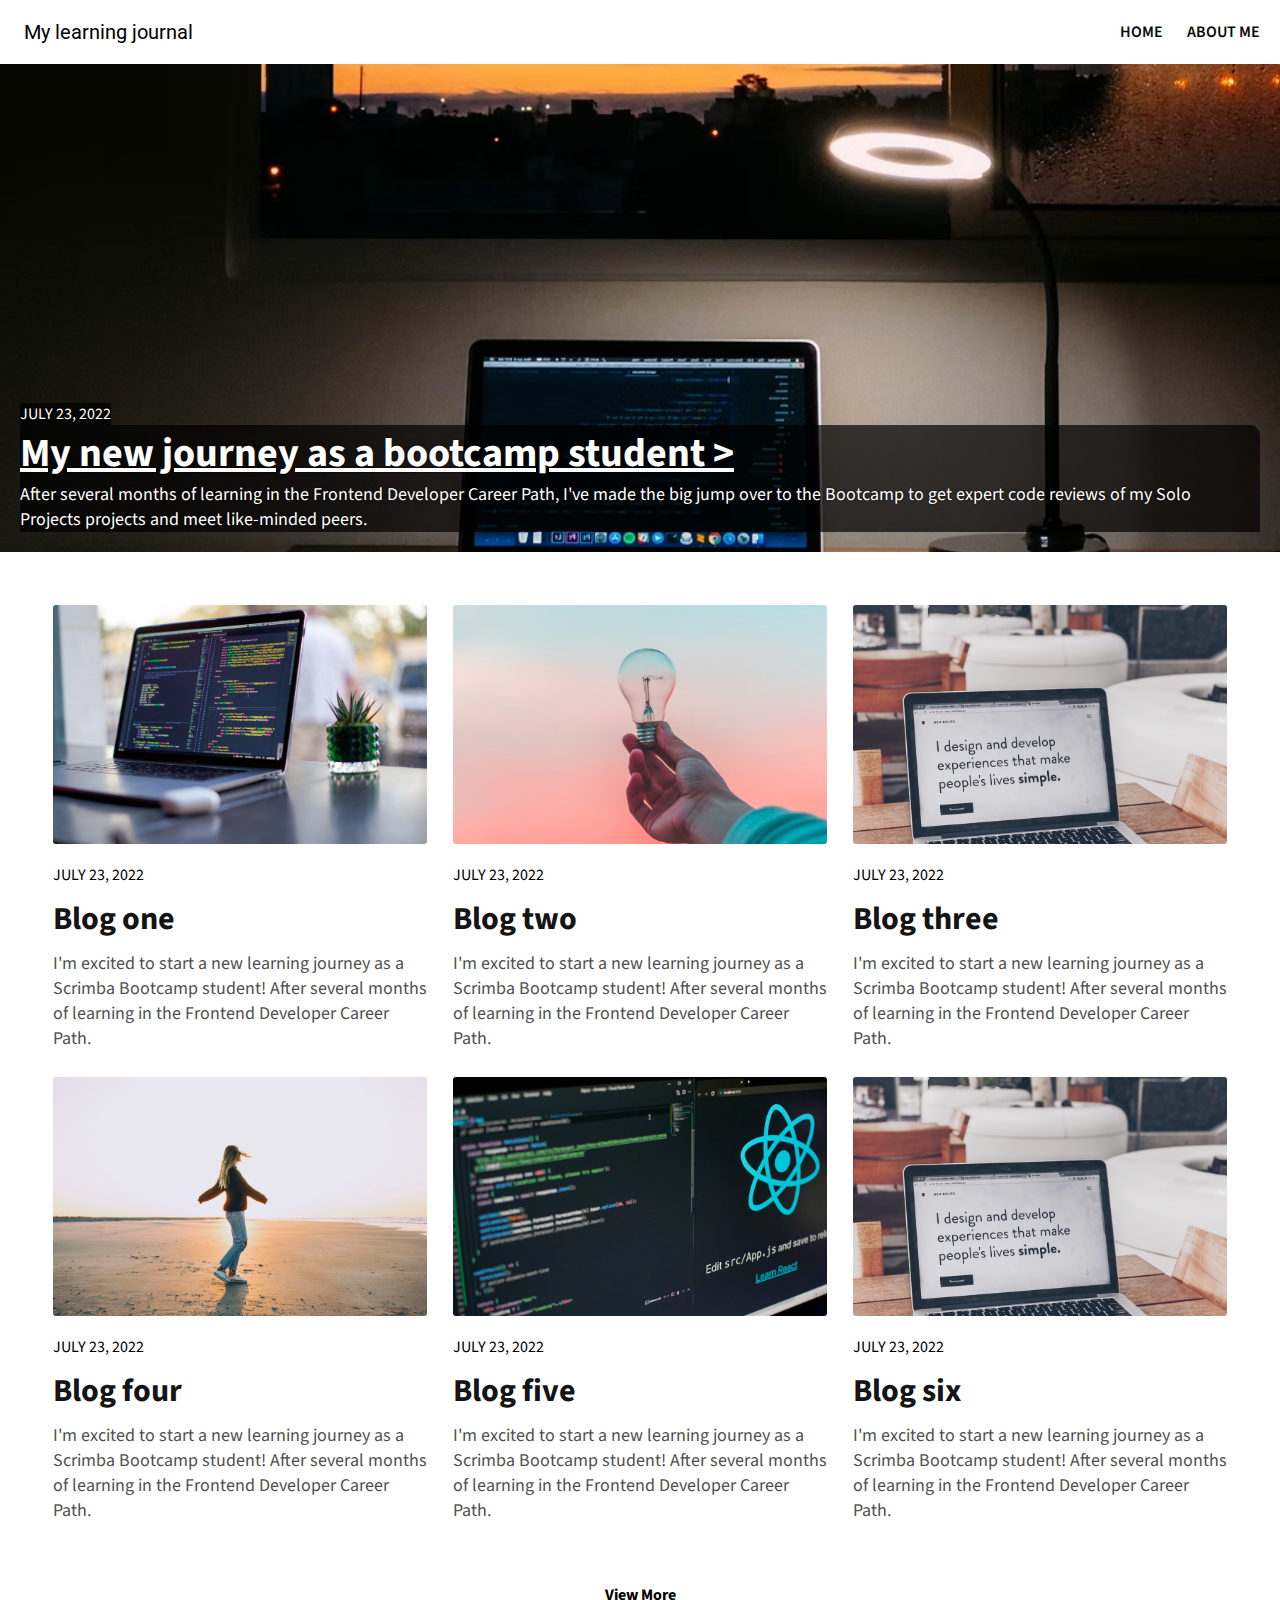
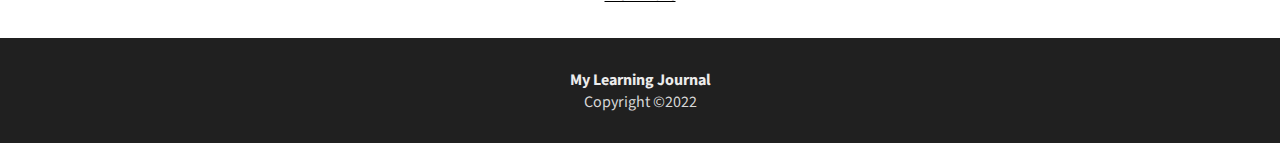
==== commit 12eebbdb: "link styling" ====
--- a/index.html
+++ b/index.html
@@ -41,7 +41,7 @@
       <p class="date featured-date">July 23, 2022</p>
       <h1 class="featured-blog-title">
         <a class="featured-link" href="./featured.html"
-          >My new journey as a bootcamp student.</a
+          >My new journey as a bootcamp student ></a
         >
       </h1>
       <p class="featured-blog-summary">
--- a/index-styles.css
+++ b/index-styles.css
@@ -50,8 +50,13 @@
 }
 
 .featured-link {
-  text-decoration: none;
+  text-decoration: underline;
   color: inherit;
+}
+
+.featured-link:hover,
+.featured-link:focus {
+  color: #fcd686;
 }
 
 /* specific to index*/
